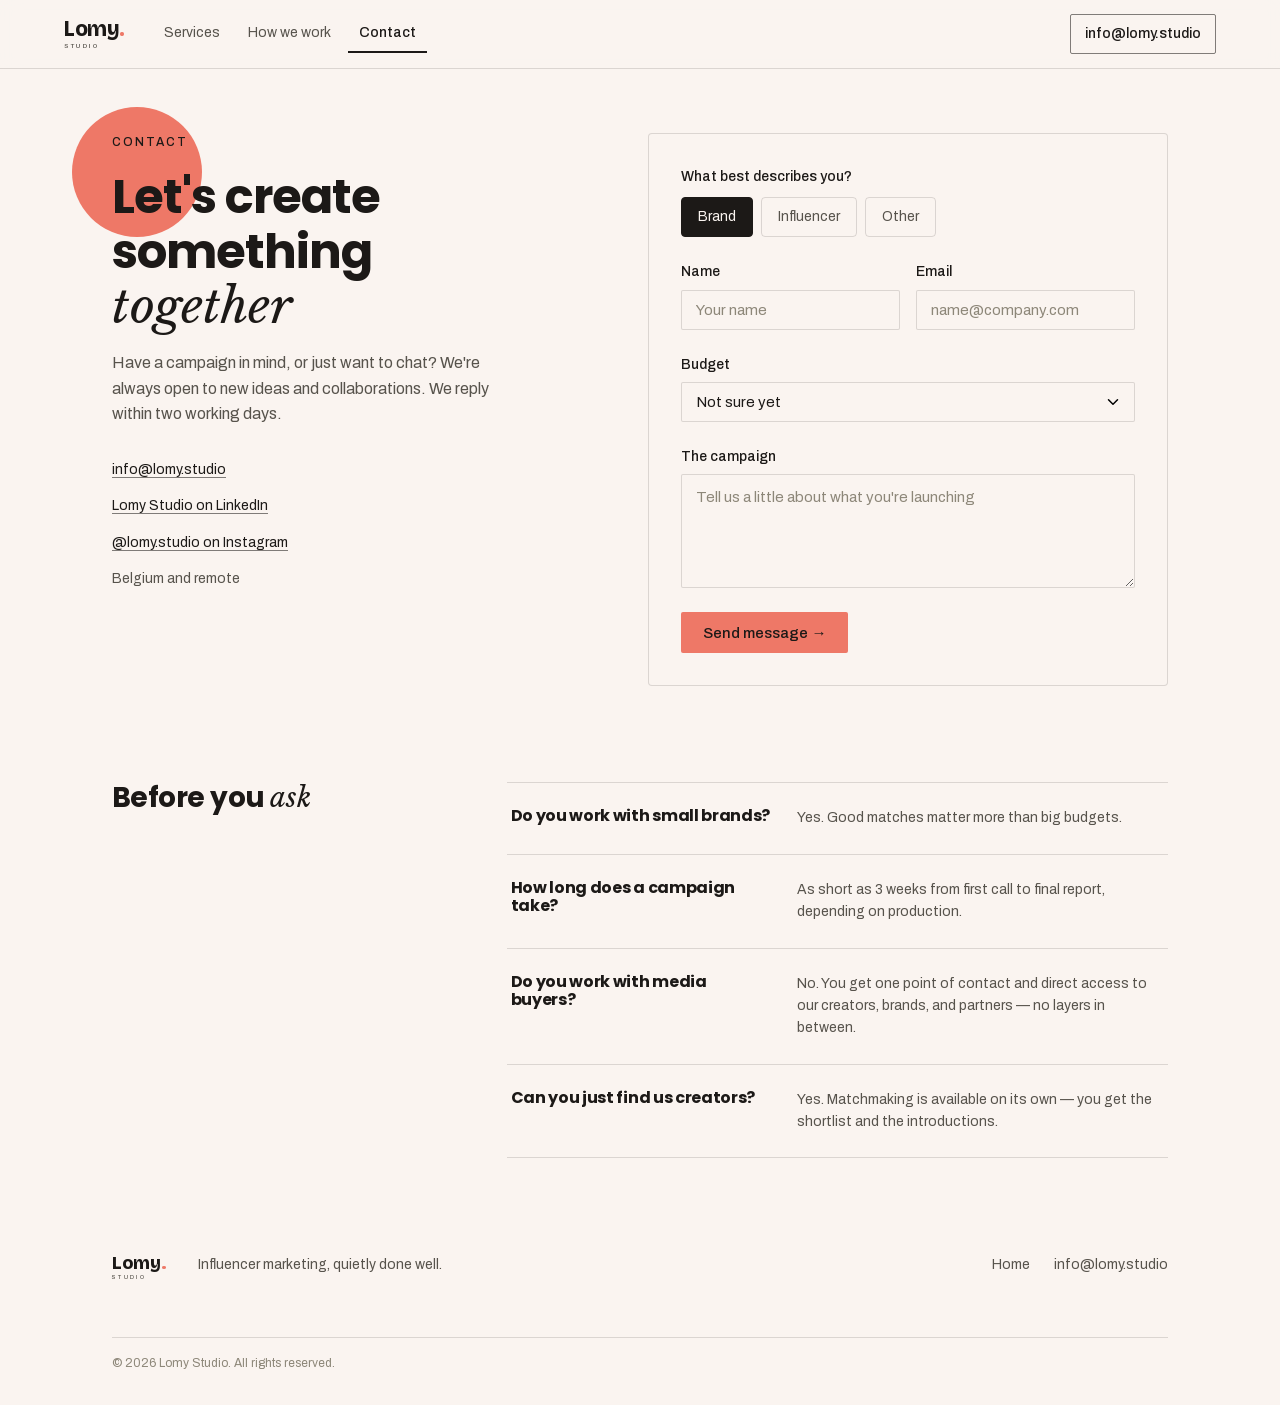
==== contact.html @ 8fcb2c4b "Add the contact page Implements templates/contact-page/ContactPage.dc.html as contact.html: two-colu" ====
<!DOCTYPE html>
<html lang="en" data-theme="light">
<head>
<meta charset="utf-8">
<meta name="viewport" content="width=device-width, initial-scale=1">
<title>Contact — Lomy Studio</title>
<meta name="description" content="Have a campaign in mind, or just want to chat? Tell Lomy Studio about what you're launching. We reply within two working days.">
<link rel="icon" href="assets/img/logo-mark.svg" type="image/svg+xml">
<meta property="og:type" content="website">
<meta property="og:title" content="Contact — Lomy Studio">
<meta property="og:description" content="Have a campaign in mind, or just want to chat? We reply within two working days.">
<link rel="preload" href="assets/fonts/archivo-400.woff2" as="font" type="font/woff2" crossorigin>
<link rel="preload" href="assets/fonts/poppins-700.woff2" as="font" type="font/woff2" crossorigin>
<link rel="stylesheet" href="assets/css/ds.css">
<link rel="stylesheet" href="assets/css/site.css">
</head>
<body class="page--contact">

<header class="site-header">
  <div class="site-header__inner">
    <a class="logo" href="/" aria-label="Lomy Studio — home">
      <span class="logo__lockup">
        <span class="logo__word">Lomy<span class="logo__dot">.</span></span>
        <span class="logo__sub">STUDIO</span>
      </span>
    </a>
    <nav class="site-nav" aria-label="Primary">
      <a href="/#services">Services</a>
      <a href="/#process">How we work</a>
      <a href="/contact" class="is-active" aria-current="page">Contact</a>
    </nav>
    <a class="btn btn--ghost-sm" href="mailto:info@lomy.studio">info@lomy.studio</a>
  </div>
</header>

<main class="contact wrap">
  <div>
    <div class="contact__headline">
      <div class="contact__circle" aria-hidden="true"></div>
      <div class="eyebrow contact__eyebrow">Contact</div>
      <h1>Let's create something <em>together</em></h1>
    </div>
    <p class="contact__lede">Have a campaign in mind, or just want to chat? We're always open to new ideas and collaborations. We reply within two working days.</p>
    <div class="contact__links">
      <a href="mailto:info@lomy.studio">info@lomy.studio</a>
      <a href="#">Lomy Studio on LinkedIn</a>
      <a href="#">@lomy.studio on Instagram</a>
      <span class="contact__location">Belgium and remote</span>
    </div>
  </div>

  <div class="contact__card">
    <div class="contact-done" hidden>
      <h3>Thank you — <em>noted</em></h3>
      <p>We'll get back to you within two working days.</p>
      <button type="button" class="btn btn--ghost">Send another</button>
    </div>

    <form class="contact-form" name="contact" method="POST" action="/contact?sent=1" data-netlify="true" netlify-honeypot="bot-field">
      <input type="hidden" name="form-name" value="contact">
      <p class="contact-form__trap" aria-hidden="true">
        <label>Don't fill this out if you're human: <input name="bot-field" tabindex="-1" autocomplete="off"></label>
      </p>

      <fieldset class="who">
        <legend class="who__legend">What best describes you?</legend>
        <div class="who__choices">
          <label class="who__choice"><input type="radio" name="who" value="Brand" checked><span class="chip">Brand</span></label>
          <label class="who__choice"><input type="radio" name="who" value="Influencer"><span class="chip">Influencer</span></label>
          <label class="who__choice"><input type="radio" name="who" value="Other"><span class="chip">Other</span></label>
        </div>
      </fieldset>

      <div class="contact-form__row">
        <label class="field">Name
          <input class="control" name="name" required placeholder="Your name" autocomplete="name">
        </label>
        <label class="field">Email
          <input class="control" name="email" type="email" required placeholder="name@company.com" autocomplete="email">
        </label>
      </div>

      <label class="field">Budget
        <select class="control control--select" name="budget">
          <option>Not sure yet</option>
          <option>Under €10k</option>
          <option>€10–50k</option>
          <option>€50k+</option>
        </select>
      </label>

      <label class="field">The campaign
        <textarea class="control" name="message" rows="4" placeholder="Tell us a little about what you're launching"></textarea>
      </label>

      <button type="submit" class="btn btn--primary contact-form__submit">Send message →</button>
    </form>
  </div>
</main>

<section class="faq wrap">
  <h2>Before you <em>ask</em></h2>
  <div class="faq__list">
    <div class="faq__row">
      <h3>Do you work with small brands?</h3>
      <p>Yes. Good matches matter more than big budgets.</p>
    </div>
    <div class="faq__row">
      <h3>How long does a campaign take?</h3>
      <p>As short as 3 weeks from first call to final report, depending on production.</p>
    </div>
    <div class="faq__row">
      <h3>Do you work with media buyers?</h3>
      <p>No. You get one point of contact and direct access to our creators, brands, and partners — no layers in between.</p>
    </div>
    <div class="faq__row">
      <h3>Can you just find us creators?</h3>
      <p>Yes. Matchmaking is available on its own — you get the shortlist and the introductions.</p>
    </div>
  </div>
</section>

<footer class="site-footer site-footer--flush">
  <span class="logo logo--sm">
    <span class="logo__lockup">
      <span class="logo__word">Lomy<span class="logo__dot">.</span></span>
      <span class="logo__sub">STUDIO</span>
    </span>
  </span>
  <span class="site-footer__tagline">Influencer marketing, quietly done well.</span>
  <nav class="site-footer__nav" aria-label="Footer">
    <a href="/">Home</a>
    <a href="mailto:info@lomy.studio">info@lomy.studio</a>
  </nav>
  <div class="site-footer__legal">© 2026 Lomy Studio. All rights reserved.</div>
</footer>

<script>
(() => {
  const form = document.querySelector('.contact-form');
  const done = document.querySelector('.contact-done');
  const submit = form.querySelector('button[type="submit"]');

  const showDone = () => { form.hidden = true; done.hidden = false; };
  const showForm = () => { done.hidden = true; form.hidden = false; };

  // No-JS fallback lands here after Netlify accepts the POST.
  if (new URLSearchParams(location.search).get('sent') === '1') {
    showDone();
    history.replaceState(null, '', location.pathname);
  }

  form.addEventListener('submit', async (e) => {
    e.preventDefault();
    submit.disabled = true;
    try {
      const res = await fetch('/', {
        method: 'POST',
        headers: { 'Content-Type': 'application/x-www-form-urlencoded' },
        body: new URLSearchParams(new FormData(form)).toString(),
      });
      if (!res.ok) throw new Error(String(res.status));
      form.reset();
      showDone();
    } catch {
      form.submit(); // let Netlify handle it the plain way
    } finally {
      submit.disabled = false;
    }
  });

  done.querySelector('button').addEventListener('click', showForm);
})();
</script>
</body>
</html>
---- assets/css/ds.css ----
/* Lomy Studio design system.
 * Generated from the Claude Design handoff bundle (project/assets/fonts/fonts.css,
 * project/tokens/*.css). Do not hand-edit — re-copy from the design system instead.
 * Page-level styles live in site.css.
 */

/* ---------- fonts ---------- */
@font-face{font-family:'Archivo';font-style:italic;font-weight:400;font-display:swap;src:url('../fonts/archivo-400-italic.woff2') format('woff2')}
@font-face{font-family:'Archivo';font-style:normal;font-weight:400;font-display:swap;src:url('../fonts/archivo-400.woff2') format('woff2')}
@font-face{font-family:'Archivo';font-style:normal;font-weight:500;font-display:swap;src:url('../fonts/archivo-500.woff2') format('woff2')}
@font-face{font-family:'Archivo';font-style:normal;font-weight:600;font-display:swap;src:url('../fonts/archivo-600.woff2') format('woff2')}
@font-face{font-family:'Archivo';font-style:normal;font-weight:700;font-display:swap;src:url('../fonts/archivo-700.woff2') format('woff2')}
@font-face{font-family:'Libre Baskerville';font-style:italic;font-weight:400;font-display:swap;src:url('../fonts/libre-baskerville-400-italic.woff2') format('woff2')}
@font-face{font-family:'Libre Baskerville';font-style:normal;font-weight:400;font-display:swap;src:url('../fonts/libre-baskerville-400.woff2') format('woff2')}
@font-face{font-family:'Libre Baskerville';font-style:normal;font-weight:700;font-display:swap;src:url('../fonts/libre-baskerville-700.woff2') format('woff2')}
@font-face{font-family:'Poppins';font-style:normal;font-weight:500;font-display:swap;src:url('../fonts/poppins-500.woff2') format('woff2')}
@font-face{font-family:'Poppins';font-style:normal;font-weight:600;font-display:swap;src:url('../fonts/poppins-600.woff2') format('woff2')}
@font-face{font-family:'Poppins';font-style:normal;font-weight:700;font-display:swap;src:url('../fonts/poppins-700.woff2') format('woff2')}
@font-face{font-family:'Bricolage Grotesque';font-style:normal;font-weight:700;font-display:swap;src:url('../fonts/bricolage-grotesque-700.woff2') format('woff2')}
@font-face{font-family:'Bricolage Grotesque';font-style:normal;font-weight:800;font-display:swap;src:url('../fonts/bricolage-grotesque-800.woff2') format('woff2')}

/* ---------- tokens: colors ---------- */
/* Lomy Studio — color tokens. Light is default; dark via [data-theme="dark"]. */
:root{
/* base palette */
--paper-1:#FAF4F0;--paper-2:#F4EBE4;--paper-3:#EBDFD5;
--ink-1:#1C1917;--ink-2:#57534C;--ink-3:#8D8779;
--coral:#EE7867;--coral-deep:#DE5F4D;--coral-tint:#FBE5E0;
--olive:#6E6B3F;--gold:#B07C24;--rust:#9C3325;
/* semantic */
--surface-page:var(--paper-1);--surface-card:var(--paper-1);--surface-sunken:var(--paper-2);--surface-inverse:var(--ink-1);
--text-heading:var(--ink-1);--text-body:var(--ink-1);--text-muted:var(--ink-2);--text-faint:var(--ink-3);--text-inverse:var(--paper-1);
--accent:var(--coral);--accent-hover:var(--coral-deep);--accent-tint:var(--coral-tint);--on-accent:#1C1917;
--border-subtle:rgba(28,25,23,.14);--border-strong:rgba(28,25,23,.55);--focus-ring:var(--coral);
--ok:#587841;--warn:var(--gold);--danger:var(--rust);
}
[data-theme="dark"]{
--paper-1:#151312;--paper-2:#1E1B19;--paper-3:#282420;
--ink-1:#F0EAE0;--ink-2:#B5AEA2;--ink-3:#7E7869;
--coral:#F08A77;--coral-deep:#F49E8D;--coral-tint:#3D211C;
--surface-inverse:#F0EAE0;--text-inverse:#151312;--on-accent:#151312;
--border-subtle:rgba(240,234,224,.16);--border-strong:rgba(240,234,224,.55);
--ok:#7FA268;--warn:#C99A4B;--danger:#C25644;
}

/* ---------- tokens: typography ---------- */
/* Lomy Studio — type tokens. Poppins bold for headings, Libre Baskerville italic for accent words, Archivo for body. */
:root{
--font-logo:'Bricolage Grotesque','Poppins','Helvetica Neue',Arial,sans-serif;
--font-heading:'Poppins','Helvetica Neue',Arial,sans-serif;
--font-display:'Libre Baskerville',Georgia,'Times New Roman',serif;
--font-body:'Archivo','Helvetica Neue',Arial,sans-serif;
/* scale */
--text-xs:0.75rem;--text-sm:0.875rem;--text-base:1rem;--text-lg:1.125rem;--text-xl:1.375rem;
--text-2xl:1.75rem;--text-3xl:2.25rem;--text-4xl:3rem;--text-5xl:4rem;--text-6xl:5.5rem;
/* leading */
--leading-tight:1.1;--leading-display:1.15;--leading-snug:1.35;--leading-body:1.6;
/* tracking */
--tracking-display:-0.02em;--tracking-body:0;--tracking-eyebrow:0.16em;
/* weights (Archivo) */
--weight-regular:400;--weight-medium:500;--weight-semibold:600;--weight-bold:700;
}

/* ---------- tokens: spacing ---------- */
/* Lomy Studio — spacing, radii, layout tokens. */
:root{
--space-1:0.25rem;--space-2:0.5rem;--space-3:0.75rem;--space-4:1rem;--space-5:1.5rem;
--space-6:2rem;--space-7:3rem;--space-8:4rem;--space-9:6rem;--space-10:8rem;
/* radii: the brand is near-square; pill reserved for chips */
--radius-xs:2px;--radius-sm:4px;--radius-md:8px;--radius-pill:999px;
--container-max:72rem;--container-narrow:44rem;
--gutter:clamp(1.25rem,4vw,3rem); /* @kind spacing */
}

/* ---------- tokens: effects ---------- */
/* Lomy Studio — borders, shadows, motion. */
:root{
--border-w:1px;--border-w-strong:1.5px;
--shadow-card:0 1px 2px rgba(28,25,23,.05),0 10px 30px -12px rgba(28,25,23,.12);
--shadow-pop:0 2px 6px rgba(28,25,23,.08),0 24px 60px -20px rgba(28,25,23,.25);
--ease-soft:cubic-bezier(.22,.61,.36,1); /* @kind other */
--ease-inout:cubic-bezier(.65,0,.35,1); /* @kind other */
--dur-fast:160ms; /* @kind other */
--dur-med:320ms; /* @kind other */
--dur-reveal:700ms; /* @kind other */
}
[data-theme="dark"]{
--shadow-card:0 1px 2px rgba(0,0,0,.4),0 10px 30px -12px rgba(0,0,0,.5);
--shadow-pop:0 2px 6px rgba(0,0,0,.5),0 24px 60px -20px rgba(0,0,0,.7);
}

/* ---------- base element defaults ---------- */
/* Lomy Studio — base element defaults for consumers. */
body{margin:0;background:var(--surface-page);color:var(--text-body);font-family:var(--font-body);font-size:var(--text-base);line-height:var(--leading-body);-webkit-font-smoothing:antialiased}
h1,h2,h3{font-family:var(--font-heading);font-weight:700;color:var(--text-heading);letter-spacing:var(--tracking-display);line-height:var(--leading-display);margin:0}
h4,h5,h6{font-family:var(--font-heading);font-weight:var(--weight-semibold);color:var(--text-heading);margin:0}
h1 em,h2 em,h3 em{font-family:var(--font-display);font-style:italic;font-weight:400;color:inherit;letter-spacing:0}
a{color:var(--text-body);text-decoration:underline;text-decoration-color:var(--border-strong);text-underline-offset:3px;transition:color var(--dur-fast) var(--ease-soft),text-decoration-color var(--dur-fast) var(--ease-soft)}
a:hover{color:var(--accent);text-decoration-color:var(--accent)}
::selection{background:var(--accent-tint);color:var(--ink-1)}
:focus-visible{outline:2px solid var(--focus-ring);outline-offset:2px}
---- assets/css/site.css ----
/* Lomy Studio — marketing site page styles.
 * Implements templates/marketing-site/MarketingSite.dc.html. Every value here is
 * taken verbatim from that design; the only additions are the responsive rules
 * at the bottom (the design ships desktop-only) and reduced-motion handling.
 */

/* ---------- page shell ---------- */

:root {
  /* Height the sticky header reserves for anchor scrolling. The design says
     64px; the header measures 69px, so 72px is used to keep section tops clear
     of the bar (the chat asked for anchors to land under the menu). Grows on
     small screens where the nav wraps onto a second row. */
  --header-h: 72px;
}

html {
  scroll-behavior: smooth;
}

.wrap {
  max-width: var(--container-max);
  margin: 0 auto;
  padding-left: var(--gutter);
  padding-right: var(--gutter);
}

.section {
  padding-top: var(--space-9);
}

.section[id] {
  scroll-margin-top: var(--header-h);
}

.eyebrow {
  font-size: var(--text-xs);
  letter-spacing: var(--tracking-eyebrow);
  text-transform: uppercase;
  color: var(--text-muted);
  font-weight: var(--weight-medium);
  margin-bottom: var(--space-4);
}

.u-coral {
  color: var(--coral);
}

/* ---------- buttons ---------- */

.btn {
  display: inline-flex;
  align-items: center;
  gap: 8px;
  font-weight: var(--weight-medium);
  border-radius: var(--radius-xs);
  text-decoration: none;
  transition: all var(--dur-fast) var(--ease-soft);
}

.btn--primary {
  padding: 12px 22px;
  font-size: 15px;
  background: var(--accent);
  color: var(--on-accent);
}

.btn--primary:hover {
  background: var(--accent-hover);
  color: var(--on-accent);
}

.btn--ghost {
  padding: 12px 22px;
  font-size: 15px;
  border: 1px solid var(--border-strong);
  color: var(--text-body);
}

.btn--ghost-sm {
  padding: 8px 14px;
  font-size: var(--text-sm);
  border: 1px solid var(--border-strong);
  color: var(--text-body);
}

.btn--ghost:hover,
.btn--ghost-sm:hover {
  background: var(--surface-inverse);
  border-color: var(--surface-inverse);
  color: var(--text-inverse);
}

/* ---------- logo lockup ---------- */

.logo {
  text-decoration: none;
  line-height: 1;
}

.logo__lockup {
  display: inline-grid;
  justify-items: start;
  line-height: 1;
}

.logo__word {
  font-family: var(--font-logo);
  font-weight: 800;
  font-size: 21px;
  letter-spacing: -0.02em;
  color: var(--text-heading);
}

.logo__dot {
  color: var(--accent);
}

.logo__sub {
  font-family: var(--font-body);
  font-weight: 500;
  font-size: 6px;
  letter-spacing: 0.42em;
  color: var(--text-muted);
  margin-top: 3px;
}

.logo--sm .logo__word {
  font-size: 18px;
}

.logo--sm .logo__sub {
  font-size: 5.5px;
}

/* ---------- header ---------- */

.site-header {
  position: sticky;
  top: 0;
  z-index: 40;
  background: color-mix(in srgb, var(--surface-page) 85%, transparent);
  backdrop-filter: blur(10px);
  border-bottom: 1px solid var(--border-subtle);
}

.site-header__inner {
  max-width: var(--container-max);
  margin: 0 auto;
  padding: 14px var(--gutter);
  display: flex;
  align-items: center;
  gap: 28px;
}

.site-nav {
  display: flex;
  gap: 6px;
  flex: 1;
}

.site-nav a {
  text-decoration: none;
  font-size: var(--text-sm);
  padding: 7px 11px;
  color: var(--text-muted);
}

.site-nav a:hover {
  color: var(--accent);
}

/* ---------- hero ---------- */

.hero {
  text-align: center;
}

.hero__headline {
  position: relative;
  display: inline-block;
}

.hero__circle {
  position: absolute;
  right: -80px;
  top: -46px;
  width: 170px;
  height: 170px;
  border-radius: 50%;
  background: var(--accent);
}

.hero h1 {
  position: relative;
  font-size: clamp(2.75rem, 6vw, var(--text-5xl));
  line-height: var(--leading-display);
}

.hero__lede {
  max-width: 52ch;
  margin: var(--space-5) auto var(--space-6);
  font-size: var(--text-lg);
  color: var(--text-muted);
}

.hero__actions {
  display: flex;
  gap: 14px;
  justify-content: center;
}

/* ---------- marquee ---------- */

.marquee {
  overflow: hidden;
  white-space: nowrap;
  margin-top: var(--space-9);
  font-family: var(--font-heading);
  font-weight: 700;
  letter-spacing: -0.02em;
  font-size: var(--text-3xl);
  color: var(--text-faint);
  opacity: 0.5;
}

.marquee__track {
  display: inline-block;
  animation: lomy-mq 32s linear infinite;
}

@keyframes lomy-mq {
  from {
    transform: translateX(0);
  }
  to {
    transform: translateX(-50%);
  }
}

/* ---------- services ---------- */

.services h2 {
  font-size: var(--text-3xl);
  max-width: 20ch;
  margin-bottom: var(--space-6);
}

.rows {
  display: grid;
}

.service {
  display: grid;
  grid-template-columns: 90px 1fr 1.2fr;
  gap: var(--space-5);
  align-items: baseline;
  padding: var(--space-5) 4px;
  border-top: 1px solid var(--border-subtle);
}

.service:last-child {
  border-bottom: 1px solid var(--border-subtle);
}

.service__num {
  font-family: var(--font-display);
  font-style: italic;
  font-size: var(--text-xl);
  color: var(--accent);
}

.service__title {
  font-size: var(--text-xl);
}

.service__body {
  margin: 0;
  color: var(--text-muted);
}

/* ---------- process (dark band) ---------- */

.process {
  background: var(--surface-inverse);
  color: var(--text-inverse);
  margin-top: var(--space-9);
  scroll-margin-top: var(--header-h);
}

.process__inner {
  max-width: var(--container-max);
  margin: 0 auto;
  padding: var(--space-9) var(--gutter);
}

.process .eyebrow {
  color: var(--text-inverse);
  opacity: 0.55;
}

.process h2 {
  font-size: var(--text-3xl);
  color: var(--text-inverse);
  margin-bottom: var(--space-8);
}

.steps {
  display: grid;
  grid-template-columns: repeat(3, 1fr);
  gap: var(--space-8);
}

.step {
  border-top: 1px solid rgba(240, 234, 224, 0.25);
  padding-top: var(--space-6);
}

.step__head {
  display: flex;
  align-items: baseline;
  gap: 16px;
}

.step__num {
  font-family: var(--font-display);
  font-style: italic;
  font-size: var(--text-3xl);
  color: var(--coral);
  line-height: 1;
}

.step__label {
  font-size: var(--text-xs);
  letter-spacing: var(--tracking-eyebrow);
  text-transform: uppercase;
  opacity: 0.55;
}

.step h3 {
  font-size: var(--text-xl);
  color: var(--text-inverse);
  margin-top: var(--space-5);
}

.step p {
  margin: var(--space-3) 0 0;
  font-size: var(--text-sm);
  line-height: var(--leading-body);
  opacity: 0.65;
  max-width: 34ch;
}

/* ---------- why us ---------- */

.why {
  display: grid;
  grid-template-columns: 1fr 1.2fr;
  gap: var(--space-8);
  align-items: start;
}

.why h2 {
  font-size: var(--text-3xl);
  max-width: 14ch;
}

.why__lede {
  max-width: 42ch;
  color: var(--text-muted);
  margin: var(--space-4) 0 0;
}

.claim {
  display: grid;
  grid-template-columns: auto 1fr;
  gap: var(--space-5);
  align-items: baseline;
  padding: var(--space-5) 4px;
  border-top: 1px solid var(--border-subtle);
}

.claim:last-child {
  border-bottom: 1px solid var(--border-subtle);
}

.claim__marker {
  font-family: var(--font-display);
  font-style: italic;
  font-size: var(--text-xl);
  color: var(--accent);
  width: 40px;
}

.claim h3 {
  font-size: var(--text-lg);
}

.claim p {
  margin: 6px 0 0;
  font-size: var(--text-sm);
  color: var(--text-muted);
}

/* ---------- testimonial ---------- */

.testimonial {
  max-width: var(--container-narrow);
  margin: 0 auto;
  padding: var(--space-10) var(--gutter) 0;
  text-align: center;
}

.testimonial__quote-wrap {
  position: relative;
  display: inline-block;
}

.testimonial__circle {
  position: absolute;
  left: -56px;
  top: -34px;
  width: 130px;
  height: 130px;
  border-radius: 50%;
  background: var(--accent-tint);
}

.testimonial blockquote {
  position: relative;
  margin: 0;
  font-family: var(--font-display);
  font-style: italic;
  font-size: var(--text-2xl);
  line-height: var(--leading-snug);
  color: var(--text-heading);
}

.testimonial__cite {
  margin-top: var(--space-5);
  font-size: var(--text-sm);
  color: var(--text-muted);
}

/* ---------- CTA ---------- */

.cta__card {
  background: var(--surface-inverse);
  color: var(--text-inverse);
  border-radius: var(--radius-sm);
  padding: var(--space-8);
}

.cta__card h2 {
  font-size: var(--text-3xl);
  max-width: 18ch;
  color: var(--text-inverse);
}

.cta__card p {
  max-width: 48ch;
  opacity: 0.7;
  margin: var(--space-4) 0 var(--space-6);
}

/* ---------- footer ---------- */

.site-footer {
  max-width: var(--container-max);
  margin: 0 auto;
  padding: var(--space-8) var(--gutter) var(--space-6);
  display: flex;
  align-items: baseline;
  gap: var(--space-6);
  flex-wrap: wrap;
}

.site-footer__tagline {
  font-size: var(--text-sm);
  color: var(--text-muted);
  flex: 1;
}

.site-footer__nav {
  display: flex;
  gap: var(--space-5);
  font-size: var(--text-sm);
}

.site-footer__nav a {
  color: var(--text-muted);
  text-decoration: none;
}

.site-footer__nav a:hover {
  color: var(--accent);
}

.site-footer__legal {
  width: 100%;
  border-top: 1px solid var(--border-subtle);
  margin-top: var(--space-5);
  padding-top: var(--space-4);
  font-size: var(--text-xs);
  color: var(--text-faint);
}

/* ---------- responsive ----------
   Not in the source design (desktop-only). Desktop rendering above 900px is
   untouched; below that the multi-column rows stack and the decorative
   circles scale so they stay behind their headings. */

@media (max-width: 900px) {
  .service {
    grid-template-columns: 56px 1fr;
    gap: var(--space-4);
  }

  .service__num {
    grid-column: 1;
    grid-row: 1;
  }

  .service__title {
    grid-column: 2;
    grid-row: 1;
  }

  .service__body {
    grid-column: 2;
    grid-row: 2;
    margin-top: var(--space-3);
  }

  .steps {
    grid-template-columns: 1fr;
    gap: var(--space-6);
  }

  .step p {
    max-width: 52ch;
  }

  .why {
    grid-template-columns: 1fr;
    gap: var(--space-6);
  }

  .why h2 {
    max-width: 20ch;
  }
}

@media (max-width: 760px) {
  :root {
    --header-h: 120px;
  }

  .site-header__inner {
    flex-wrap: wrap;
    gap: 14px;
    padding-top: 12px;
    padding-bottom: 12px;
  }

  .site-nav {
    order: 3;
    width: 100%;
    flex: 0 0 100%;
    gap: 2px;
    margin-left: -11px;
  }

  .marquee {
    font-size: var(--text-2xl);
  }

  .cta__card {
    padding: var(--space-6);
  }

  .site-footer {
    flex-direction: column;
    align-items: flex-start;
    gap: var(--space-4);
  }

  .site-footer__nav {
    flex-wrap: wrap;
    gap: var(--space-4);
  }
}

@media (max-width: 640px) {
  .hero__circle {
    right: -28px;
    top: -26px;
    width: 104px;
    height: 104px;
  }

  .hero__actions {
    flex-wrap: wrap;
  }

  .testimonial__circle {
    left: -22px;
    top: -20px;
    width: 88px;
    height: 88px;
  }

  .claim {
    grid-template-columns: 28px 1fr;
    gap: var(--space-4);
  }

  .claim__marker {
    width: auto;
  }
}

@media (prefers-reduced-motion: reduce) {
  html {
    scroll-behavior: auto;
  }

  .marquee__track {
    animation: none;
  }
}

/* =====================================================================
   Contact page — implements templates/contact-page/ContactPage.dc.html.
   Values verbatim from the design; responsive rules are an addition.
   ===================================================================== */

[hidden] {
  display: none !important;
}

.page--contact {
  min-height: 100vh;
  display: flex;
  flex-direction: column;
}

.site-nav a.is-active {
  color: var(--text-heading);
  font-weight: var(--weight-medium);
  border-bottom: 2px solid var(--text-heading);
}

.site-nav a.is-active:hover {
  color: var(--text-heading);
}

.contact {
  padding-top: var(--space-8);
  display: grid;
  grid-template-columns: 1fr 1.1fr;
  gap: var(--space-8);
  align-items: start;
  flex: 1;
  width: 100%;
  box-sizing: border-box;
}

.contact__headline {
  position: relative;
  display: inline-block;
}

.contact__circle {
  position: absolute;
  left: -40px;
  top: -26px;
  width: 130px;
  height: 130px;
  border-radius: 50%;
  background: var(--accent);
}

.contact__eyebrow {
  position: relative;
  color: var(--ink-1);
}

.contact h1 {
  position: relative;
  font-size: clamp(2.25rem, 4.5vw, var(--text-4xl));
  max-width: 14ch;
}

.contact__lede {
  max-width: 44ch;
  color: var(--text-muted);
  margin: var(--space-4) 0 var(--space-6);
}

.contact__links {
  display: grid;
  gap: 14px;
  font-size: var(--text-sm);
}

.contact__location {
  color: var(--text-muted);
}

.contact__card {
  border: 1px solid var(--border-subtle);
  border-radius: var(--radius-sm);
  padding: var(--space-6);
  background: var(--surface-card);
}

/* thank-you state */

.contact-done {
  text-align: center;
  padding: var(--space-7) 0;
}

.contact-done h3 {
  font-size: var(--text-2xl);
}

.contact-done p {
  color: var(--text-muted);
  margin: 12px 0 24px;
}

.contact-done .btn {
  background: transparent;
  font-family: var(--font-body);
  cursor: pointer;
}

/* form */

.contact-form {
  display: grid;
  gap: var(--space-5);
}

.contact-form__trap {
  position: absolute;
  left: -10000px;
  width: 1px;
  height: 1px;
  overflow: hidden;
  margin: 0;
}

.who {
  display: grid;
  gap: 8px;
  font-size: var(--text-sm);
  margin: 0;
  padding: 0;
  border: 0;
  min-width: 0;
}

.who__legend {
  font-weight: var(--weight-medium);
  color: var(--text-heading);
  padding: 0;
  margin-bottom: 8px;
}

.who__choices {
  display: flex;
  gap: 8px;
  flex-wrap: wrap;
}

.who__choice {
  cursor: pointer;
  position: relative;
}

.who__choice input {
  position: absolute;
  opacity: 0;
  width: 0;
  height: 0;
}

.chip {
  display: inline-flex;
  align-items: center;
  padding: 8px 16px;
  border-radius: var(--radius-sm);
  border: 1px solid var(--border-subtle);
  color: var(--text-muted);
  transition: all var(--dur-fast) var(--ease-soft);
}

.chip:hover {
  border-color: var(--border-strong);
  color: var(--text-body);
}

.who__choice input:checked + .chip {
  background: var(--surface-inverse);
  border-color: var(--surface-inverse);
  color: var(--text-inverse);
}

.who__choice input:focus-visible + .chip {
  outline: 2px solid var(--focus-ring);
  outline-offset: 2px;
}

.contact-form__row {
  display: grid;
  grid-template-columns: 1fr 1fr;
  gap: var(--space-4);
}

.field {
  display: grid;
  gap: 6px;
  font-size: var(--text-sm);
  font-weight: var(--weight-medium);
  color: var(--text-heading);
}

.control {
  width: 100%;
  box-sizing: border-box;
  background: var(--surface-page);
  border: 1px solid var(--border-subtle);
  border-radius: var(--radius-xs);
  padding: 11px 14px;
  font-family: var(--font-body);
  font-size: 15px;
  color: var(--text-body);
  font-weight: var(--weight-regular);
  transition: border-color var(--dur-fast) var(--ease-soft);
}

.control::placeholder {
  color: var(--text-faint);
}

.control:hover {
  border-color: var(--border-strong);
}

.control:focus {
  outline: none;
  border-color: var(--border-strong);
}

.control--select {
  appearance: none;
  -webkit-appearance: none;
  cursor: pointer;
  /* chevron is the design system's Lucide chevron-down; the DS Select reserves
     38px on the right for it */
  padding-right: 38px;
  background-image: url("../img/chevron-down.svg");
  background-repeat: no-repeat;
  background-position: right 12px center;
  background-size: 18px 18px;
}

textarea.control {
  resize: vertical;
  line-height: 1.5;
}

.contact-form__submit {
  justify-self: start;
  font-family: var(--font-body);
  border: none;
  cursor: pointer;
}

.contact-form__submit:disabled {
  opacity: 0.6;
  cursor: default;
}

/* FAQ */

.faq {
  padding-top: var(--space-9);
  width: 100%;
  box-sizing: border-box;
  display: grid;
  grid-template-columns: 1fr 2fr;
  gap: var(--space-8);
  align-items: start;
}

.faq h2 {
  font-size: var(--text-2xl);
}

.faq__list {
  border-top: 1px solid var(--border-subtle);
}

.faq__row {
  display: grid;
  grid-template-columns: 1fr 1.4fr;
  gap: var(--space-5);
  padding: var(--space-5) 4px;
  border-bottom: 1px solid var(--border-subtle);
}

.faq__row h3 {
  font-size: var(--text-base);
}

.faq__row p {
  margin: 0;
  font-size: var(--text-sm);
  color: var(--text-muted);
}

/* footer variant: contact page footer has the gap above it as margin */

.site-footer--flush {
  margin-top: var(--space-9);
  padding-top: 0;
  width: 100%;
  box-sizing: border-box;
}

/* responsive additions */

@media (max-width: 900px) {
  .contact {
    grid-template-columns: 1fr;
    gap: var(--space-6);
  }

  .faq {
    grid-template-columns: 1fr;
    gap: var(--space-5);
  }
}

@media (max-width: 640px) {
  .contact__circle {
    left: -22px;
    top: -18px;
    width: 96px;
    height: 96px;
  }

  .contact-form__row {
    grid-template-columns: 1fr;
  }

  .faq__row {
    grid-template-columns: 1fr;
    gap: var(--space-2);
  }
}
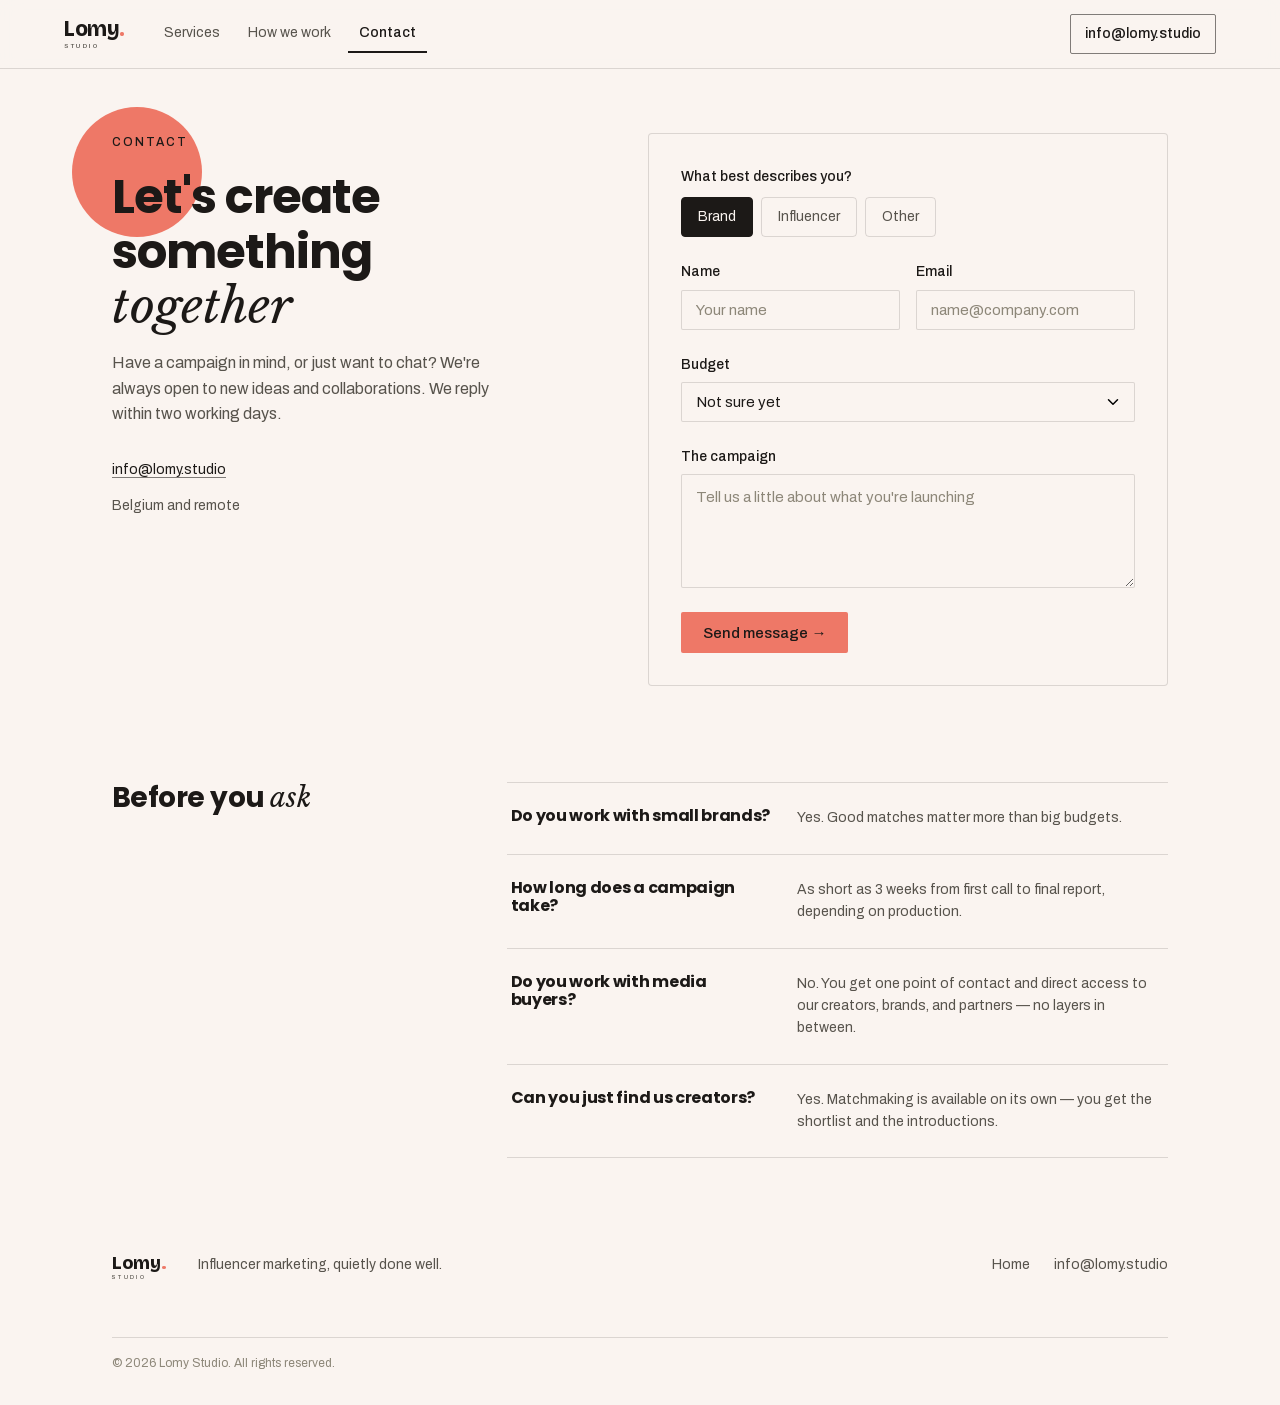
==== commit 1da88a66: "Mobile one-line header, hero circle beneath all text, drop social links - Header on screens up to 76" ====
--- a/contact.html
+++ b/contact.html
@@ -29,7 +29,11 @@
       <a href="/#process">How we work</a>
       <a href="/contact" class="is-active" aria-current="page">Contact</a>
     </nav>
-    <a class="btn btn--ghost-sm" href="mailto:info@lomy.studio">info@lomy.studio</a>
+    <nav class="mobile-nav" aria-label="Primary (mobile)">
+      <a href="/">Home</a>
+      <a href="/contact" class="is-active" aria-current="page">Contact</a>
+    </nav>
+    <a class="btn btn--ghost-sm site-header__cta" href="mailto:info@lomy.studio">info@lomy.studio</a>
   </div>
 </header>
 
@@ -43,8 +47,6 @@
     <p class="contact__lede">Have a campaign in mind, or just want to chat? We're always open to new ideas and collaborations. We reply within two working days.</p>
     <div class="contact__links">
       <a href="mailto:info@lomy.studio">info@lomy.studio</a>
-      <a href="#">Lomy Studio on LinkedIn</a>
-      <a href="#">@lomy.studio on Instagram</a>
       <span class="contact__location">Belgium and remote</span>
     </div>
   </div>
--- a/assets/css/site.css
+++ b/assets/css/site.css
@@ -9,8 +9,7 @@
 :root {
   /* Height the sticky header reserves for anchor scrolling. The design says
      64px; the header measures 69px, so 72px is used to keep section tops clear
-     of the bar (the chat asked for anchors to land under the menu). Grows on
-     small screens where the nav wraps onto a second row. */
+     of the bar (the chat asked for anchors to land under the menu). */
   --header-h: 72px;
 }
 
@@ -170,10 +169,17 @@
   color: var(--accent);
 }
 
+.mobile-nav {
+  display: none;
+}
+
 /* ---------- hero ---------- */
 
 .hero {
   text-align: center;
+  /* own stacking context so the circle can sit beneath every hero element */
+  position: relative;
+  isolation: isolate;
 }
 
 .hero__headline {
@@ -189,6 +195,7 @@
   height: 170px;
   border-radius: 50%;
   background: var(--accent);
+  z-index: -1; /* behind the title, the subtitle and the buttons */
 }
 
 .hero h1 {
@@ -552,23 +559,34 @@
 }
 
 @media (max-width: 760px) {
-  :root {
-    --header-h: 120px;
-  }
-
-  .site-header__inner {
-    flex-wrap: wrap;
-    gap: 14px;
-    padding-top: 12px;
-    padding-bottom: 12px;
-  }
-
-  .site-nav {
-    order: 3;
-    width: 100%;
-    flex: 0 0 100%;
-    gap: 2px;
-    margin-left: -11px;
+  /* one-line header: logo + the two-link mobile nav; the full nav and the
+     header button are desktop-only */
+  .site-nav,
+  .site-header__cta {
+    display: none;
+  }
+
+  .mobile-nav {
+    display: flex;
+    gap: 6px;
+    margin-left: auto;
+  }
+
+  .mobile-nav a {
+    text-decoration: none;
+    font-size: var(--text-sm);
+    padding: 7px 11px;
+    color: var(--text-muted);
+  }
+
+  .mobile-nav a:hover {
+    color: var(--accent);
+  }
+
+  .mobile-nav a.is-active {
+    color: var(--text-heading);
+    font-weight: var(--weight-medium);
+    border-bottom: 2px solid var(--text-heading);
   }
 
   .marquee {
